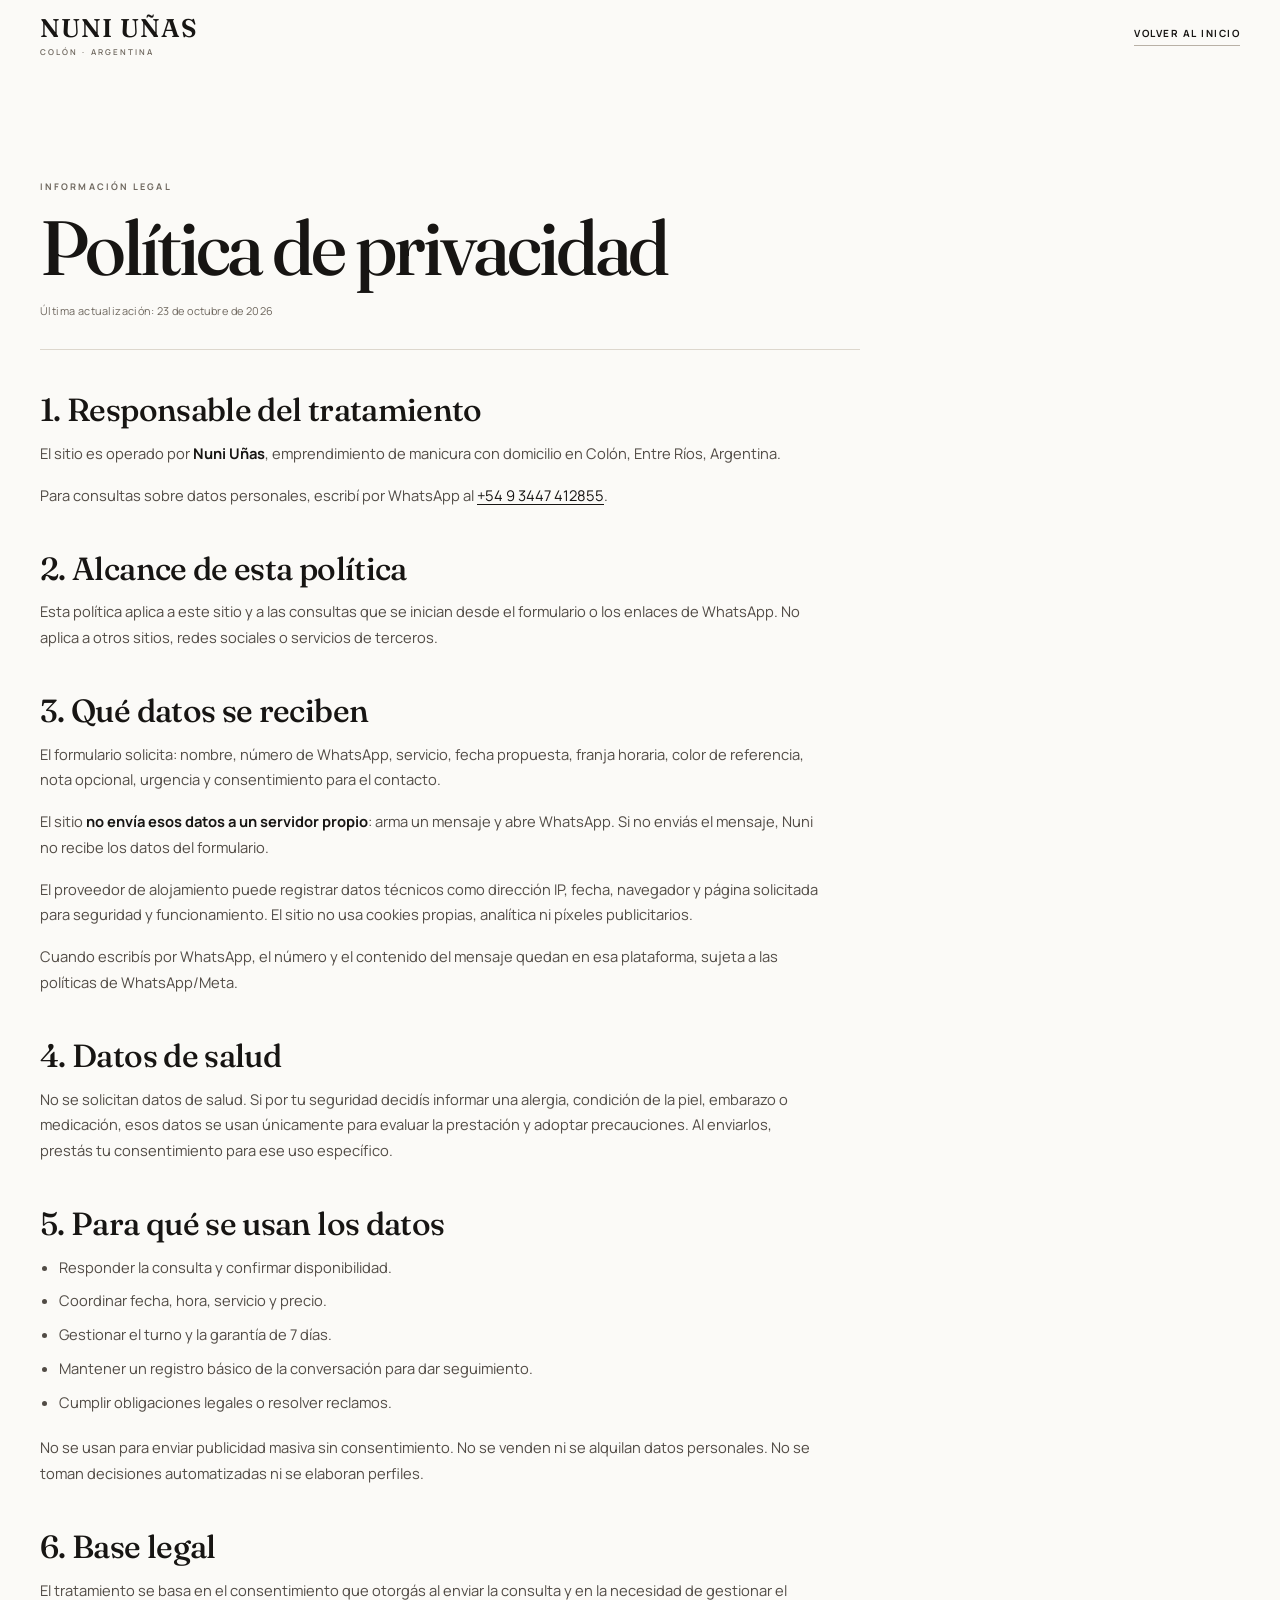
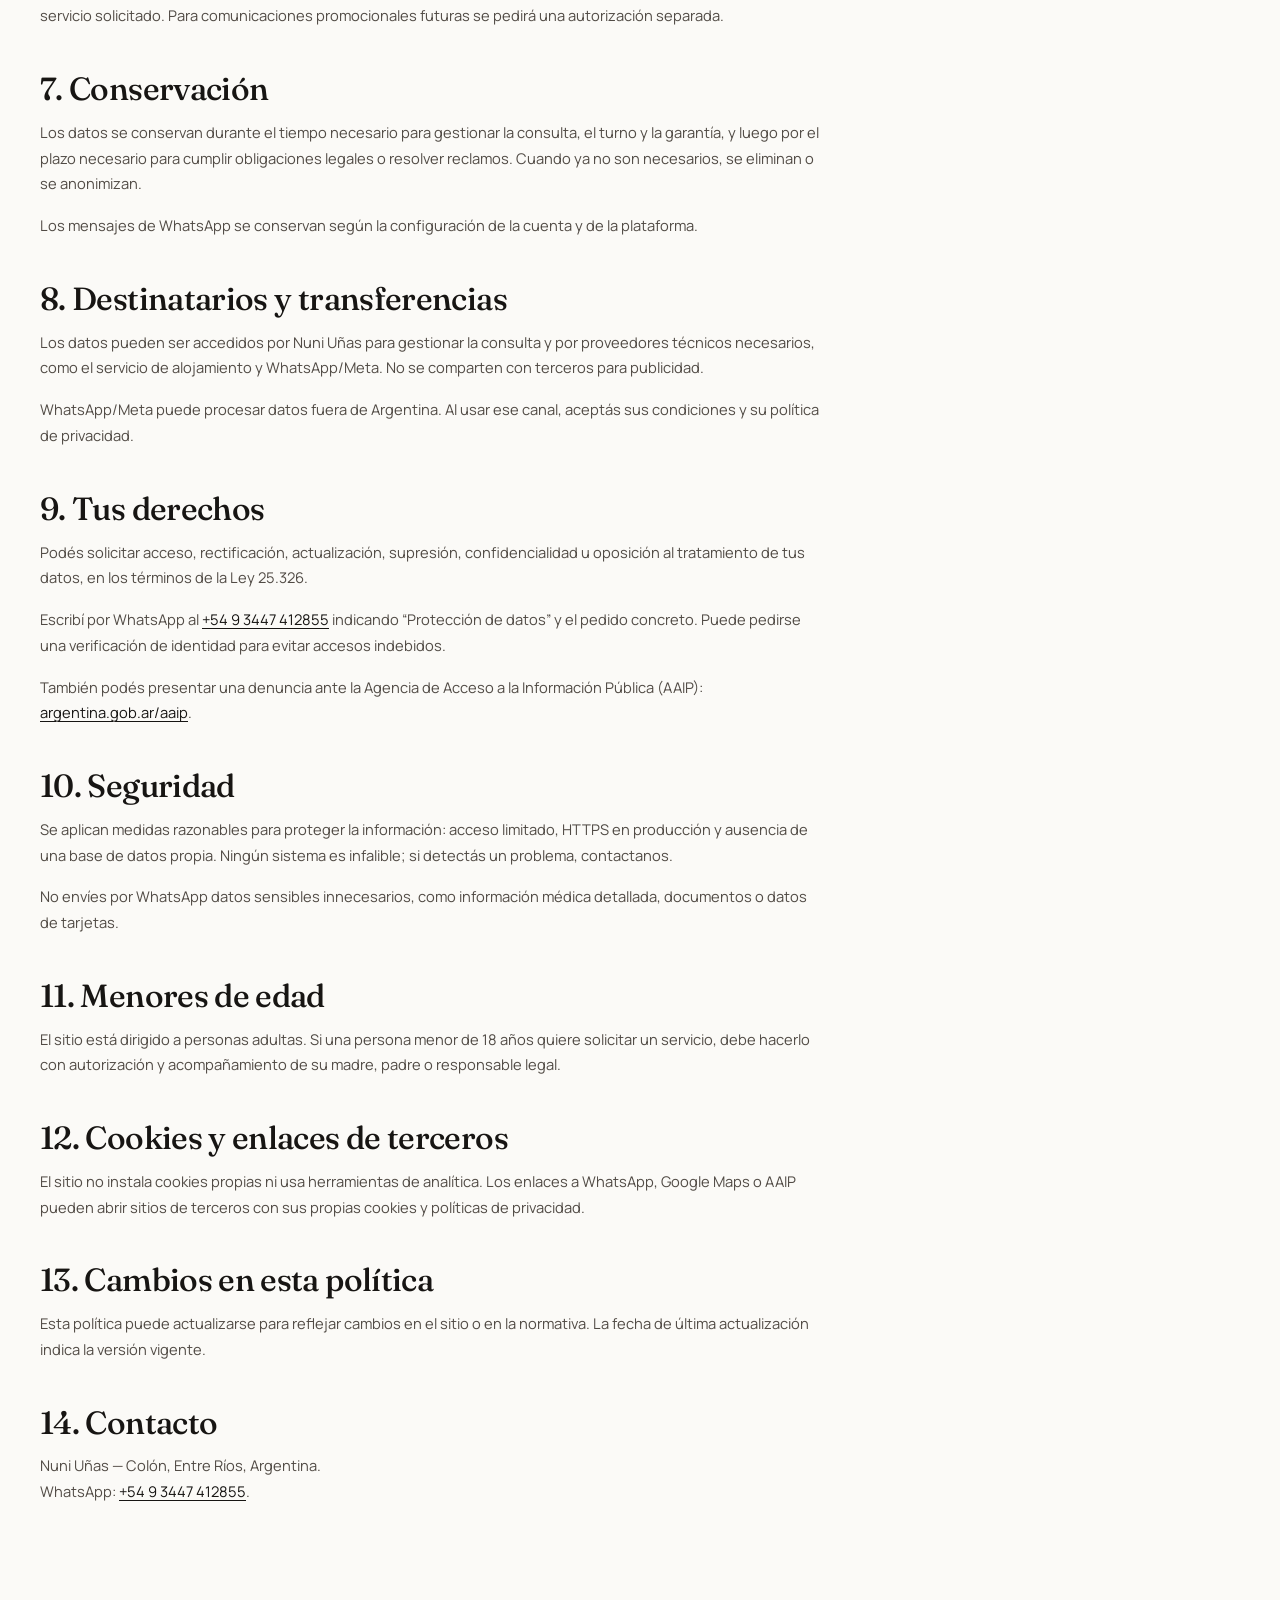
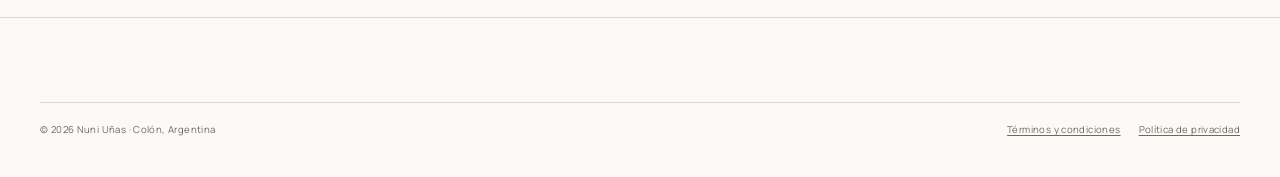
==== privacidad.html @ 3e7ba182 "feat: se agrega términos, privacidad y enfoque en consultas" ====
<!DOCTYPE html>
<html lang="es-AR">
<head>
  <meta charset="utf-8">
  <meta name="viewport" content="width=device-width, initial-scale=1">
  <meta http-equiv="Content-Security-Policy" content="default-src 'self'; base-uri 'self'; object-src 'none'; img-src 'self' data:; font-src 'self'; style-src 'self'; script-src 'none'; form-action 'self'">
  <meta name="referrer" content="strict-origin-when-cross-origin">
  <title>Política de privacidad · Nuni Uñas</title>
  <meta name="description" content="Política de privacidad de Nuni Uñas: qué datos recibe el sitio, para qué se usan y cómo ejercer tus derechos.">
  <meta name="theme-color" content="#FBFaf7">
  <link rel="icon" href="data:image/svg+xml,%3Csvg xmlns='http://www.w3.org/2000/svg' viewBox='0 0 64 64'%3E%3Crect width='64' height='64' rx='14' fill='%23171513'/%3E%3Ccircle cx='32' cy='32' r='9' fill='%23FBFaf7'/%3E%3C/svg%3E">
  <link rel="stylesheet" href="fonts.css">
  <link rel="stylesheet" href="styles.css">
</head>
<body class="legal-page">
  <a class="skip" href="#main">Saltar al contenido</a>

  <header class="site-header">
    <div class="header-inner">
      <a class="brand" href="index.html">
        <span class="logo-main">Nuni Uñas</span>
        <span class="logo-location">Colón · Argentina</span>
      </a>
      <a class="legal-back" href="index.html">Volver al inicio</a>
    </div>
  </header>

  <main class="legal-main" id="main">
    <div class="wrap">
      <div class="legal-hero">
        <p class="eyebrow">Información legal</p>
        <h1 class="legal-title">Política de privacidad</h1>
        <p class="legal-updated">Última actualización: 23 de octubre de 2026</p>
      </div>

      <article class="legal-content">
        <h2>1. Responsable del tratamiento</h2>
        <p>El sitio es operado por <strong>Nuni Uñas</strong>, emprendimiento de manicura con domicilio en Colón, Entre Ríos, Argentina.</p>
        <p>Para consultas sobre datos personales, escribí por WhatsApp al <a href="https://wa.me/5493447412855" target="_blank" rel="noopener noreferrer">+54 9 3447 412855</a>.</p>

        <h2>2. Alcance de esta política</h2>
        <p>Esta política aplica a este sitio y a las consultas que se inician desde el formulario o los enlaces de WhatsApp. No aplica a otros sitios, redes sociales o servicios de terceros.</p>

        <h2>3. Qué datos se reciben</h2>
        <p>El formulario solicita: nombre, número de WhatsApp, servicio, fecha propuesta, franja horaria, color de referencia, nota opcional, urgencia y consentimiento para el contacto.</p>
        <p>El sitio <strong>no envía esos datos a un servidor propio</strong>: arma un mensaje y abre WhatsApp. Si no enviás el mensaje, Nuni no recibe los datos del formulario.</p>
        <p>El proveedor de alojamiento puede registrar datos técnicos como dirección IP, fecha, navegador y página solicitada para seguridad y funcionamiento. El sitio no usa cookies propias, analítica ni píxeles publicitarios.</p>
        <p>Cuando escribís por WhatsApp, el número y el contenido del mensaje quedan en esa plataforma, sujeta a las políticas de WhatsApp/Meta.</p>

        <h2>4. Datos de salud</h2>
        <p>No se solicitan datos de salud. Si por tu seguridad decidís informar una alergia, condición de la piel, embarazo o medicación, esos datos se usan únicamente para evaluar la prestación y adoptar precauciones. Al enviarlos, prestás tu consentimiento para ese uso específico.</p>

        <h2>5. Para qué se usan los datos</h2>
        <ul>
          <li>Responder la consulta y confirmar disponibilidad.</li>
          <li>Coordinar fecha, hora, servicio y precio.</li>
          <li>Gestionar el turno y la garantía de 7 días.</li>
          <li>Mantener un registro básico de la conversación para dar seguimiento.</li>
          <li>Cumplir obligaciones legales o resolver reclamos.</li>
        </ul>
        <p>No se usan para enviar publicidad masiva sin consentimiento. No se venden ni se alquilan datos personales. No se toman decisiones automatizadas ni se elaboran perfiles.</p>

        <h2>6. Base legal</h2>
        <p>El tratamiento se basa en el consentimiento que otorgás al enviar la consulta y en la necesidad de gestionar el servicio solicitado. Para comunicaciones promocionales futuras se pedirá una autorización separada.</p>

        <h2>7. Conservación</h2>
        <p>Los datos se conservan durante el tiempo necesario para gestionar la consulta, el turno y la garantía, y luego por el plazo necesario para cumplir obligaciones legales o resolver reclamos. Cuando ya no son necesarios, se eliminan o se anonimizan.</p>
        <p>Los mensajes de WhatsApp se conservan según la configuración de la cuenta y de la plataforma.</p>

        <h2>8. Destinatarios y transferencias</h2>
        <p>Los datos pueden ser accedidos por Nuni Uñas para gestionar la consulta y por proveedores técnicos necesarios, como el servicio de alojamiento y WhatsApp/Meta. No se comparten con terceros para publicidad.</p>
        <p>WhatsApp/Meta puede procesar datos fuera de Argentina. Al usar ese canal, aceptás sus condiciones y su política de privacidad.</p>

        <h2>9. Tus derechos</h2>
        <p>Podés solicitar acceso, rectificación, actualización, supresión, confidencialidad u oposición al tratamiento de tus datos, en los términos de la Ley 25.326.</p>
        <p>Escribí por WhatsApp al <a href="https://wa.me/5493447412855" target="_blank" rel="noopener noreferrer">+54 9 3447 412855</a> indicando “Protección de datos” y el pedido concreto. Puede pedirse una verificación de identidad para evitar accesos indebidos.</p>
        <p>También podés presentar una denuncia ante la Agencia de Acceso a la Información Pública (AAIP): <a href="https://www.argentina.gob.ar/aaip" target="_blank" rel="noopener noreferrer">argentina.gob.ar/aaip</a>.</p>

        <h2>10. Seguridad</h2>
        <p>Se aplican medidas razonables para proteger la información: acceso limitado, HTTPS en producción y ausencia de una base de datos propia. Ningún sistema es infalible; si detectás un problema, contactanos.</p>
        <p>No envíes por WhatsApp datos sensibles innecesarios, como información médica detallada, documentos o datos de tarjetas.</p>

        <h2>11. Menores de edad</h2>
        <p>El sitio está dirigido a personas adultas. Si una persona menor de 18 años quiere solicitar un servicio, debe hacerlo con autorización y acompañamiento de su madre, padre o responsable legal.</p>

        <h2>12. Cookies y enlaces de terceros</h2>
        <p>El sitio no instala cookies propias ni usa herramientas de analítica. Los enlaces a WhatsApp, Google Maps o AAIP pueden abrir sitios de terceros con sus propias cookies y políticas de privacidad.</p>

        <h2>13. Cambios en esta política</h2>
        <p>Esta política puede actualizarse para reflejar cambios en el sitio o en la normativa. La fecha de última actualización indica la versión vigente.</p>

        <h2>14. Contacto</h2>
        <p>Nuni Uñas — Colón, Entre Ríos, Argentina.<br>WhatsApp: <a href="https://wa.me/5493447412855" target="_blank" rel="noopener noreferrer">+54 9 3447 412855</a>.</p>
      </article>
    </div>
  </main>

  <footer class="legal-footer">
    <div class="wrap">
      <div class="footer-bottom">
        <span>© 2026 Nuni Uñas · Colón, Argentina</span>
        <nav class="footer-legal" aria-label="Información legal">
          <a href="terminos.html">Términos y condiciones</a>
          <a href="privacidad.html" aria-current="page">Política de privacidad</a>
        </nav>
      </div>
    </div>
  </footer>
</body>
</html>
---- fonts.css ----
/* Fraunces y Manrope · Google Fonts (SIL Open Font License)
   Auto-hospedadas para que la landing cargue rápido y sin depender de terceros. */

@font-face {
  font-family: "Fraunces";
  font-style: normal;
  font-weight: 300 700;
  font-display: swap;
  src: url("assets/fonts/fraunces-normal.woff2") format("woff2");
}

@font-face {
  font-family: "Fraunces";
  font-style: italic;
  font-weight: 300 700;
  font-display: swap;
  src: url("assets/fonts/fraunces-italic.woff2") format("woff2");
}

@font-face {
  font-family: "Manrope";
  font-style: normal;
  font-weight: 300 700;
  font-display: swap;
  src: url("assets/fonts/manrope-normal.woff2") format("woff2");
}
---- styles.css ----
/* =========================================
   NUNI UÑAS · landing editorial
   Paleta papel / tinta · Fraunces + Manrope
   ========================================= */

:root {
  --paper: #fbfaf7;
  --paper-2: #f1eee8;
  --ink: #171513;
  --ink-soft: #514b45;
  --muted: #6f685f;
  --line: #ddd7cd;
  --line-strong: #b9b1a6;
  --accent: #b95842;
  --accent-strong: #9f4634;
  --serif: "Fraunces", Georgia, serif;
  --sans: "Manrope", system-ui, -apple-system, sans-serif;
  --wrap: 1200px;
  --ease: cubic-bezier(0.2, 0.7, 0.2, 1);
}

*,
*::before,
*::after {
  box-sizing: border-box;
}

html {
  scroll-behavior: smooth;
  scroll-padding-top: 96px;
}

body {
  margin: 0;
  background: var(--paper);
  color: var(--ink);
  font-family: var(--sans);
  font-size: 16px;
  line-height: 1.5;
  -webkit-font-smoothing: antialiased;
  text-rendering: optimizeLegibility;
}

body.modal-open {
  overflow: hidden;
}

img {
  display: block;
  max-width: 100%;
}

button,
input,
select,
textarea {
  font: inherit;
}

button {
  cursor: pointer;
}

a {
  color: inherit;
  text-decoration: none;
}

::selection {
  background: var(--ink);
  color: var(--paper);
}

:focus-visible {
  outline: 2px solid var(--ink);
  outline-offset: 4px;
}

.skip {
  position: fixed;
  top: 12px;
  left: 12px;
  z-index: 200;
  padding: 10px 14px;
  background: var(--ink);
  color: var(--paper);
  font-size: 0.7rem;
  transform: translateY(-160%);
  transition: transform 0.2s;
}

.skip:focus {
  transform: none;
}

.wrap {
  width: min(var(--wrap), calc(100% - 48px));
  margin-inline: auto;
}

/* ---------- header ---------- */

.site-header {
  position: sticky;
  top: 0;
  z-index: 50;
  background: rgba(251, 250, 247, 0.94);
  border-bottom: 1px solid transparent;
  backdrop-filter: blur(14px);
  -webkit-backdrop-filter: blur(14px);
  transition: border-color 0.25s;
}

.site-header.scrolled {
  border-bottom-color: var(--line);
}

.header-inner {
  width: min(var(--wrap), calc(100% - 48px));
  min-height: 84px;
  margin-inline: auto;
  display: flex;
  align-items: center;
  justify-content: space-between;
  gap: 28px;
}

.brand {
  display: inline-flex;
  flex-direction: column;
  line-height: 1;
  flex: none;
}

.logo-main {
  font-family: var(--serif);
  font-size: clamp(1.35rem, 2vw, 1.85rem);
  font-weight: 600;
  letter-spacing: 0.045em;
  text-transform: uppercase;
}

.logo-location {
  margin-top: 6px;
  color: var(--muted);
  font-size: 0.5rem;
  font-weight: 600;
  letter-spacing: 0.26em;
  text-transform: uppercase;
}

.desktop-nav {
  display: flex;
  align-items: center;
  gap: clamp(18px, 2.2vw, 34px);
  margin-left: auto;
}

.desktop-nav a {
  position: relative;
  padding: 8px 0;
  font-size: 0.61rem;
  font-weight: 700;
  letter-spacing: 0.15em;
  text-transform: uppercase;
}

.desktop-nav a::after {
  content: "";
  position: absolute;
  left: 0;
  bottom: 2px;
  width: 0;
  height: 1px;
  background: var(--ink);
  transition: width 0.3s var(--ease);
}

.desktop-nav a:hover::after {
  width: 100%;
}

.header-tools {
  display: flex;
  align-items: center;
  gap: 16px;
}

.icon-links {
  display: flex;
  align-items: center;
  gap: 8px;
}

.icon-link {
  width: 27px;
  height: 27px;
  display: grid;
  place-items: center;
  color: var(--ink);
  opacity: 0.72;
  transition: opacity 0.2s, color 0.2s;
}

.icon-link:hover {
  opacity: 1;
  color: var(--accent);
}

.icon-link svg {
  width: 15px;
  height: 15px;
}

.btn {
  display: inline-flex;
  align-items: center;
  justify-content: center;
  gap: 10px;
  padding: 14px 22px;
  border: 1px solid var(--ink);
  background: transparent;
  color: var(--ink);
  font-size: 0.59rem;
  font-weight: 700;
  letter-spacing: 0.16em;
  line-height: 1;
  text-transform: uppercase;
  transition: background 0.25s, color 0.25s, border-color 0.25s;
}

.btn:hover {
  background: var(--ink);
  color: var(--paper);
}

.btn-outline {
  background: transparent;
}

.btn-sm {
  padding: 11px 15px;
}

.btn-hero {
  margin-top: 34px;
  background: rgba(251, 250, 247, 0.76);
  backdrop-filter: blur(5px);
  -webkit-backdrop-filter: blur(5px);
}

.btn-light {
  background: rgba(251, 250, 247, 0.7);
  backdrop-filter: blur(5px);
  -webkit-backdrop-filter: blur(5px);
}

.btn-dark {
  background: var(--ink);
  color: var(--paper);
}

.btn-dark:hover {
  background: transparent;
  color: var(--ink);
}

.menu-toggle {
  display: none;
  width: 40px;
  height: 40px;
  padding: 0;
  border: 1px solid var(--line-strong);
  background: transparent;
  flex-direction: column;
  align-items: center;
  justify-content: center;
  gap: 5px;
}

.menu-toggle span {
  width: 17px;
  height: 1px;
  background: var(--ink);
  transition: transform 0.25s, opacity 0.25s;
}

body.menu-open .menu-toggle span:first-child {
  transform: translateY(3px) rotate(45deg);
}

body.menu-open .menu-toggle span:last-child {
  transform: translateY(-3px) rotate(-45deg);
}

.mobile-nav {
  display: none;
  position: absolute;
  top: 100%;
  left: 0;
  right: 0;
  padding: 10px 24px 26px;
  background: var(--paper);
  border-top: 1px solid var(--line);
  border-bottom: 1px solid var(--line);
  flex-direction: column;
}

.mobile-nav.open {
  display: flex;
}

.mobile-nav a {
  padding: 14px 0;
  border-bottom: 1px solid var(--line);
  font-size: 0.68rem;
  font-weight: 700;
  letter-spacing: 0.15em;
  text-transform: uppercase;
}

.mobile-nav .btn {
  margin-top: 18px;
}

/* ---------- hero ---------- */

.hero {
  padding: 0;
}

.hero-frame {
  position: relative;
  width: min(var(--wrap), calc(100% - 48px));
  min-height: clamp(560px, 78vh, 760px);
  margin-inline: auto;
  display: grid;
  place-items: center;
  overflow: hidden;
  background: #dedbd6;
}

.hero-frame::before {
  content: "";
  position: absolute;
  inset: 0;
  background-image:
    linear-gradient(rgba(251, 250, 247, 0.2), rgba(251, 250, 247, 0.28)),
    url("imagenes/optimized/hero-manicura.jpg");
  background-image:
    linear-gradient(rgba(251, 250, 247, 0.2), rgba(251, 250, 247, 0.28)),
    image-set(
      url("imagenes/optimized/hero-manicura.avif") type("image/avif"),
      url("imagenes/optimized/hero-manicura.webp") type("image/webp"),
      url("imagenes/optimized/hero-manicura.jpg") type("image/jpeg")
    );
  background-size: cover;
  background-position: center 42%;
  transform: scale(1.01);
}

.hero-frame::after {
  content: "";
  position: absolute;
  inset: 0;
  background: radial-gradient(circle at 50% 45%, rgba(251, 250, 247, 0.48), transparent 62%);
  pointer-events: none;
}

.hero-content {
  position: relative;
  z-index: 1;
  max-width: 960px;
  padding: 48px 24px;
  text-align: center;
}

.hero-eyebrow {
  color: rgba(23, 21, 19, 0.7);
}

.hero h1 {
  margin: 22px 0 0;
  font-family: var(--serif);
  font-size: clamp(3.4rem, 8.6vw, 7.4rem);
  font-weight: 500;
  letter-spacing: -0.04em;
  line-height: 0.92;
  text-wrap: balance;
}

.hero h1 em {
  font-style: italic;
  font-weight: 400;
}

/* ---------- tipografía compartida ---------- */

.section {
  padding: clamp(72px, 10vw, 128px) 0;
}

.eyebrow {
  margin: 0;
  color: var(--muted);
  font-size: 0.57rem;
  font-weight: 700;
  letter-spacing: 0.23em;
  line-height: 1.4;
  text-transform: uppercase;
}

h2 {
  margin: 14px 0 0;
  font-family: var(--serif);
  font-size: clamp(2.5rem, 5vw, 4.6rem);
  font-weight: 500;
  letter-spacing: -0.035em;
  line-height: 0.98;
}

/* ---------- ritual ---------- */

.ritual-grid {
  display: grid;
  grid-template-columns: 1.02fr 0.98fr;
  align-items: center;
  gap: clamp(42px, 8vw, 110px);
}

.ritual-media {
  aspect-ratio: 4 / 3;
  overflow: hidden;
  background: var(--paper-2);
}

.ritual-media img {
  width: 100%;
  height: 100%;
  object-fit: cover;
  transition: transform 1.2s var(--ease);
}

.ritual-media:hover img {
  transform: scale(1.035);
}

.ritual-copy {
  max-width: 560px;
  margin-inline: auto;
  text-align: center;
}

.ritual-copy > p {
  max-width: 44ch;
  margin: 20px auto 0;
  color: var(--ink-soft);
  font-size: 0.91rem;
  line-height: 1.75;
}

.feature-line {
  display: flex;
  flex-wrap: wrap;
  justify-content: center;
  gap: 10px 18px;
  margin: 26px 0 30px;
  font-size: 0.57rem;
  font-weight: 700;
  letter-spacing: 0.16em;
  line-height: 1.5;
  text-transform: uppercase;
}

.feature-line span + span::before {
  content: "|";
  margin-right: 18px;
  color: var(--line-strong);
}

/* ---------- servicios ---------- */

.services {
  background: var(--paper-2);
  border-top: 1px solid var(--line);
  border-bottom: 1px solid var(--line);
}

.section-head {
  display: flex;
  align-items: flex-end;
  justify-content: space-between;
  gap: 30px;
  margin-bottom: 46px;
}

.section-head-copy {
  max-width: 34ch;
  margin: 0 0 4px;
  color: var(--ink-soft);
  font-size: 0.82rem;
  line-height: 1.65;
  text-align: right;
}

.services-grid {
  display: grid;
  grid-template-columns: repeat(3, 1fr);
  border-top: 1px solid var(--line-strong);
}

.service-card {
  min-height: 372px;
  padding: 28px 28px 0;
  border-right: 1px solid var(--line);
  display: flex;
  flex-direction: column;
}

.service-card:last-child {
  border-right: 0;
}

.service-num {
  color: var(--muted);
  font-size: 0.56rem;
  font-weight: 700;
  letter-spacing: 0.18em;
}

.service-card h3 {
  margin: 22px 0 0;
  font-family: var(--serif);
  font-size: clamp(1.55rem, 2.3vw, 2.05rem);
  font-weight: 500;
  letter-spacing: -0.02em;
  line-height: 1;
}

.service-price {
  margin: 16px 0 0;
  font-family: var(--serif);
  font-size: 2rem;
  line-height: 1;
}

.service-price-consult {
  font-size: 1.55rem;
}

.service-desc {
  margin: 18px 0 30px;
  color: var(--ink-soft);
  font-size: 0.81rem;
  line-height: 1.68;
}

.text-link {
  width: 100%;
  margin-top: auto;
  padding: 16px 0;
  border: 0;
  border-top: 1px solid var(--line);
  background: transparent;
  color: var(--ink);
  display: flex;
  align-items: center;
  justify-content: space-between;
  font-size: 0.58rem;
  font-weight: 700;
  letter-spacing: 0.16em;
  text-align: left;
  text-transform: uppercase;
  transition: color 0.25s;
}

.text-link span {
  transition: transform 0.25s var(--ease);
}

.text-link:hover {
  color: var(--accent);
}

.text-link:hover span {
  transform: translateX(4px);
}

.price-note {
  margin: 26px 0 0;
  color: var(--muted);
  font-size: 0.67rem;
  line-height: 1.6;
  text-align: right;
}

.price-note strong {
  color: var(--ink-soft);
}

/* ---------- date un gusto ---------- */

.treat {
  position: relative;
  overflow: hidden;
  padding: clamp(90px, 12vw, 150px) 24px;
  background: var(--paper-2);
  text-align: center;
}

.treat::before {
  content: "";
  position: absolute;
  inset: 0;
  background-image:
    linear-gradient(rgba(246, 243, 237, 0.86), rgba(229, 225, 218, 0.9)),
    url("imagenes/optimized/manicura-celeste.jpg");
  background-image:
    linear-gradient(rgba(246, 243, 237, 0.86), rgba(229, 225, 218, 0.9)),
    image-set(
      url("imagenes/optimized/manicura-celeste.avif") type("image/avif"),
      url("imagenes/optimized/manicura-celeste.webp") type("image/webp"),
      url("imagenes/optimized/manicura-celeste.jpg") type("image/jpeg")
    );
  background-position: center;
  background-size: cover;
  transform: scale(1.02);
}

.treat-inner {
  position: relative;
  z-index: 1;
  max-width: 800px;
  margin-inline: auto;
}

.treat h2 {
  margin-top: 14px;
  color: var(--ink);
}

.treat .btn {
  margin-top: 28px;
  background: rgba(251, 250, 247, 0.72);
}

/* ---------- galería ---------- */

.gallery {
  text-align: center;
}

.gallery-head {
  max-width: 620px;
  margin-inline: auto;
}

.gallery-head p:last-child {
  margin: 16px auto 0;
  color: var(--ink-soft);
  font-size: 0.85rem;
  line-height: 1.6;
}

.gallery-grid {
  display: grid;
  grid-template-columns: repeat(5, 1fr);
  gap: 10px;
  margin-top: 42px;
}

.gallery-item {
  position: relative;
  aspect-ratio: 1;
  padding: 0;
  border: 0;
  overflow: hidden;
  background: var(--paper-2);
}

.gallery-item::after {
  content: "";
  position: absolute;
  inset: 8px;
  border: 1px solid rgba(251, 250, 247, 0.24);
  pointer-events: none;
}

.gallery-item img {
  width: 100%;
  height: 100%;
  object-fit: cover;
  transition: transform 0.8s var(--ease);
}

.gallery-item:hover img {
  transform: scale(1.06);
}

/* ---------- compromisos ---------- */

.promises {
  position: relative;
  overflow: hidden;
  padding: clamp(76px, 10vw, 122px) 0;
  background: #d8d3ca;
  text-align: center;
}

.promises::before {
  content: "";
  position: absolute;
  inset: 0;
  background:
    radial-gradient(circle at 18% 20%, rgba(255, 255, 255, 0.38), transparent 34%),
    radial-gradient(circle at 82% 78%, rgba(255, 255, 255, 0.22), transparent 40%);
  pointer-events: none;
}

.promises .wrap {
  position: relative;
  z-index: 1;
}

.promises .eyebrow {
  color: rgba(23, 21, 19, 0.55);
}

.promises h2 {
  color: var(--ink);
}

.promises-track {
  display: grid;
  grid-template-columns: repeat(3, 1fr);
  gap: 16px;
  margin-top: 44px;
  text-align: left;
}

.promise-card {
  min-height: 220px;
  padding: 32px 28px;
  background: #efede7;
  display: flex;
  flex-direction: column;
  justify-content: space-between;
  gap: 24px;
}

.promise-card blockquote {
  margin: 0;
  font-family: var(--serif);
  font-size: 1.18rem;
  letter-spacing: -0.01em;
  line-height: 1.4;
}

.promise-card cite {
  color: var(--muted);
  font-size: 0.54rem;
  font-style: normal;
  font-weight: 700;
  letter-spacing: 0.16em;
  text-transform: uppercase;
}

.promise-nav {
  display: flex;
  justify-content: center;
  gap: 8px;
  margin-top: 30px;
}

.promise-btn {
  width: 34px;
  height: 34px;
  padding: 0;
  border: 1px solid rgba(23, 21, 19, 0.25);
  border-radius: 50%;
  background: transparent;
  color: var(--ink);
  display: grid;
  place-items: center;
  font-size: 0.9rem;
  transition: background 0.25s, border-color 0.25s;
}

.promise-btn:hover {
  background: var(--paper);
  border-color: var(--paper);
}

/* ---------- footer ---------- */

footer {
  padding: clamp(56px, 7vw, 84px) 0 24px;
  background: var(--paper);
  border-top: 1px solid var(--line);
}

.footer-grid {
  display: grid;
  grid-template-columns: 1.5fr 1fr 1fr 1.2fr;
  gap: clamp(28px, 5vw, 70px);
}

.footer-brand p {
  max-width: 30ch;
  margin: 18px 0 0;
  color: var(--ink-soft);
  font-size: 0.79rem;
  line-height: 1.7;
}

.footer-social {
  display: flex;
  gap: 10px;
  margin-top: 22px;
}

.footer-social a {
  width: 30px;
  height: 30px;
  border: 1px solid var(--line);
  display: grid;
  place-items: center;
  color: var(--ink);
  transition: background 0.25s, color 0.25s, border-color 0.25s;
}

.footer-social a:hover {
  background: var(--ink);
  border-color: var(--ink);
  color: var(--paper);
}

.footer-social svg {
  width: 14px;
  height: 14px;
}

.footer-col {
  display: flex;
  flex-direction: column;
  align-items: flex-start;
  gap: 9px;
  color: var(--ink-soft);
  font-size: 0.77rem;
}

.footer-col h3 {
  margin: 0 0 8px;
  color: var(--muted);
  font-family: var(--sans);
  font-size: 0.54rem;
  font-weight: 700;
  letter-spacing: 0.18em;
  text-transform: uppercase;
}

.footer-col a,
.footer-link {
  color: var(--ink-soft);
  font-size: 0.77rem;
  transition: color 0.2s;
}

.footer-link {
  padding: 0;
  border: 0;
  background: transparent;
  text-align: left;
}

.footer-col a:hover,
.footer-link:hover {
  color: var(--accent);
}

.footer-bottom {
  display: flex;
  justify-content: space-between;
  gap: 16px;
  flex-wrap: wrap;
  margin-top: 56px;
  padding-top: 20px;
  border-top: 1px solid var(--line);
  color: var(--muted);
  font-size: 0.6rem;
  letter-spacing: 0.04em;
}

.footer-legal {
  display: flex;
  flex-wrap: wrap;
  gap: 8px 18px;
}

.footer-legal a {
  color: var(--muted);
  text-decoration: underline;
  text-decoration-thickness: 1px;
  text-underline-offset: 2px;
  transition: color 0.2s;
}

.footer-legal a:hover {
  color: var(--accent-strong);
}

/* ---------- páginas legales ---------- */

.legal-page .site-header {
  position: static;
}

.legal-page .header-inner {
  min-height: 72px;
}

.legal-back {
  padding-bottom: 4px;
  border-bottom: 1px solid var(--line-strong);
  font-size: 0.62rem;
  font-weight: 700;
  letter-spacing: 0.15em;
  text-transform: uppercase;
  transition: color 0.2s, border-color 0.2s;
}

.legal-back:hover {
  color: var(--accent-strong);
  border-color: var(--accent-strong);
}

.legal-main {
  padding: clamp(54px, 9vw, 108px) 0 clamp(64px, 8vw, 96px);
}

.legal-hero {
  max-width: 820px;
  padding-bottom: 30px;
  border-bottom: 1px solid var(--line);
}

.legal-title {
  margin: 16px 0 0;
  font-family: var(--serif);
  font-size: clamp(2.6rem, 7vw, 4.8rem);
  font-weight: 500;
  letter-spacing: -0.04em;
  line-height: 0.98;
}

.legal-updated {
  margin: 18px 0 0;
  color: var(--muted);
  font-size: 0.68rem;
  letter-spacing: 0.04em;
}

.legal-content {
  max-width: 780px;
  padding-top: 42px;
}

.legal-content h2 {
  margin: 42px 0 12px;
  font-family: var(--serif);
  font-size: clamp(1.45rem, 2.6vw, 2rem);
  font-weight: 500;
  letter-spacing: -0.02em;
  line-height: 1.15;
}

.legal-content h2:first-child {
  margin-top: 0;
}

.legal-content p,
.legal-content li {
  color: var(--ink-soft);
  font-size: 0.92rem;
  line-height: 1.75;
}

.legal-content p {
  margin: 0 0 16px;
}

.legal-content ul,
.legal-content ol {
  margin: 0 0 20px;
  padding-left: 1.2rem;
}

.legal-content li + li {
  margin-top: 8px;
}

.legal-content a {
  color: var(--ink);
  text-decoration: underline;
  text-decoration-thickness: 1px;
  text-underline-offset: 3px;
}

.legal-content a:hover {
  color: var(--accent-strong);
}

.legal-content strong {
  color: var(--ink);
  font-weight: 700;
}

.legal-note {
  margin: 26px 0;
  padding: 18px 20px;
  border-left: 3px solid var(--accent);
  background: var(--paper-2);
}

.legal-note p:last-child {
  margin-bottom: 0;
}

.legal-footer {
  padding-bottom: 40px;
}

.legal-footer .footer-bottom {
  margin-top: 0;
}

.form-micro a {
  color: var(--ink-soft);
  text-decoration: underline;
  text-decoration-thickness: 1px;
  text-underline-offset: 2px;
}

.form-micro a:hover {
  color: var(--accent-strong);
}

/* ---------- modal reserva ---------- */

.modal {
  position: fixed;
  inset: 0;
  z-index: 100;
  display: grid;
  place-items: center;
  padding: 20px;
}

.modal[hidden] {
  display: none;
}

.modal-backdrop {
  position: absolute;
  inset: 0;
  background: rgba(19, 17, 15, 0.64);
  backdrop-filter: blur(4px);
  -webkit-backdrop-filter: blur(4px);
}

.modal-panel {
  position: relative;
  width: min(760px, 100%);
  max-height: calc(100dvh - 40px);
  padding: clamp(28px, 4.5vw, 52px);
  overflow: auto;
  background: var(--paper);
  box-shadow: 0 30px 90px rgba(0, 0, 0, 0.28);
  animation: modalIn 0.35s var(--ease);
}

@keyframes modalIn {
  from {
    opacity: 0;
    transform: translateY(14px);
  }
  to {
    opacity: 1;
    transform: none;
  }
}

.modal-close {
  position: absolute;
  top: 14px;
  right: 14px;
  width: 38px;
  height: 38px;
  padding: 0;
  border: 1px solid var(--line);
  background: transparent;
  color: var(--ink);
  display: grid;
  place-items: center;
  font-size: 1.4rem;
  line-height: 1;
  transition: background 0.2s, color 0.2s;
}

.modal-close:hover {
  background: var(--ink);
  color: var(--paper);
}

.modal h2 {
  font-size: clamp(2.2rem, 4.5vw, 3.4rem);
}

.modal-lead {
  max-width: 52ch;
  margin: 14px 0 0;
  color: var(--ink-soft);
  font-size: 0.81rem;
  line-height: 1.65;
}

.form-grid {
  display: grid;
  grid-template-columns: 1fr 1fr;
  gap: 14px;
  margin-top: 28px;
}

.field {
  display: flex;
  flex-direction: column;
  gap: 6px;
}

.field-full {
  grid-column: 1 / -1;
}

.field label {
  color: var(--muted);
  font-size: 0.54rem;
  font-weight: 700;
  letter-spacing: 0.15em;
  text-transform: uppercase;
}

.field input,
.field select,
.field textarea {
  width: 100%;
  padding: 12px 13px;
  border: 1px solid var(--line-strong);
  border-radius: 0;
  background: transparent;
  color: var(--ink);
  font-size: 0.82rem;
  transition: border-color 0.2s, box-shadow 0.2s;
}

.field input::placeholder,
.field textarea::placeholder {
  color: #a69f96;
}

.field input:focus,
.field select:focus,
.field textarea:focus {
  outline: none;
  border-color: var(--ink);
  box-shadow: 0 0 0 1px var(--ink);
}

.field textarea {
  min-height: 76px;
  resize: vertical;
}

.field select {
  appearance: none;
  background-image:
    linear-gradient(45deg, transparent 50%, var(--ink) 50%),
    linear-gradient(135deg, var(--ink) 50%, transparent 50%);
  background-position:
    calc(100% - 18px) calc(50% - 2px),
    calc(100% - 13px) calc(50% - 2px);
  background-size: 5px 5px, 5px 5px;
  background-repeat: no-repeat;
  padding-right: 34px;
}

.urgency,
.check {
  display: flex;
  align-items: flex-start;
  gap: 9px;
  font-size: 0.68rem;
  line-height: 1.5;
}

.urgency {
  color: var(--ink-soft);
}

.check {
  padding: 12px 14px;
  border: 1px solid var(--line);
  background: rgba(241, 238, 232, 0.56);
  color: var(--ink-soft);
  font-size: 0.72rem;
  line-height: 1.55;
  cursor: pointer;
  transition: border-color 0.2s, background 0.2s;
}

.check:hover {
  border-color: var(--line-strong);
  background: rgba(241, 238, 232, 0.9);
}

.urgency input {
  width: 15px;
  height: 15px;
  flex: none;
  margin-top: 1px;
  accent-color: var(--ink);
}

.check input {
  appearance: none;
  -webkit-appearance: none;
  width: 16px;
  height: 16px;
  flex: none;
  margin: 0;
  border: 1px solid var(--line-strong);
  background: var(--paper);
  display: grid;
  place-items: center;
  cursor: pointer;
  transition: background 0.2s, border-color 0.2s;
}

.check input:checked {
  border-color: var(--ink);
  background-color: var(--ink);
  background-image: url("data:image/svg+xml,%3Csvg xmlns='http://www.w3.org/2000/svg' viewBox='0 0 10 8'%3E%3Cpath d='M1 4.2 3.6 6.8 9 1.2' fill='none' stroke='%23FBFaf7' stroke-width='1.5' stroke-linecap='round' stroke-linejoin='round'/%3E%3C/svg%3E");
  background-repeat: no-repeat;
  background-position: center;
  background-size: 10px 8px;
}

.check input:checked::after {
  content: none;
}

.check input:focus-visible {
  outline: 2px solid var(--ink);
  outline-offset: 3px;
}

.form-grid .btn {
  width: 100%;
  margin-top: 4px;
}

.form-micro {
  grid-column: 1 / -1;
  margin: 0;
  color: var(--muted);
  font-size: 0.6rem;
  text-align: center;
}

.form-success {
  grid-column: 1 / -1;
  display: flex;
  flex-direction: column;
  gap: 6px;
  padding: 13px 14px;
  border: 1px solid var(--line-strong);
  background: var(--paper-2);
  font-size: 0.72rem;
  line-height: 1.5;
}

.form-success[hidden] {
  display: none;
}

.form-success .wa-inline {
  align-self: flex-start;
  display: inline-flex;
  align-items: center;
  gap: 8px;
  margin-top: 5px;
  padding: 9px 11px;
  border: 1px solid var(--ink);
  color: var(--ink);
  font-size: 0.54rem;
  font-weight: 700;
  letter-spacing: 0.13em;
  text-decoration: none;
  text-transform: uppercase;
  transition: background 0.2s, color 0.2s;
}

.form-success .wa-inline:hover {
  background: var(--ink);
  color: var(--paper);
}

.form-success .wa-inline svg {
  width: 14px;
  height: 14px;
  flex: none;
}

/* ---------- WhatsApp flotante ---------- */

.wa-float {
  position: fixed;
  right: 20px;
  bottom: 20px;
  z-index: 80;
  height: 48px;
  padding: 0 16px 0 13px;
  border: 1px solid var(--ink);
  border-radius: 999px;
  background: var(--ink);
  color: var(--paper);
  display: inline-flex;
  align-items: center;
  gap: 9px;
  box-shadow: 0 12px 28px rgba(23, 21, 19, 0.18);
  font-size: 0.55rem;
  font-weight: 700;
  letter-spacing: 0.14em;
  text-transform: uppercase;
  transition: background 0.25s, color 0.25s, transform 0.25s;
}

.wa-float svg {
  width: 17px;
  height: 17px;
  flex: none;
}

.wa-float:hover {
  background: var(--paper);
  color: var(--ink);
  transform: translateY(-2px);
}

.wa-float:focus-visible {
  outline: 2px solid var(--paper);
  outline-offset: 3px;
  box-shadow: 0 0 0 4px var(--ink);
}

/* ---------- lightbox ---------- */

.lightbox {
  position: fixed;
  inset: 0;
  z-index: 110;
  padding: 30px;
  background: rgba(16, 14, 12, 0.93);
  display: grid;
  place-items: center;
}

.lightbox[hidden] {
  display: none;
}

.lightbox img {
  max-width: min(920px, 100%);
  max-height: 84vh;
  object-fit: contain;
  box-shadow: 0 30px 80px rgba(0, 0, 0, 0.4);
}

.lightbox-close {
  position: absolute;
  top: 18px;
  right: 18px;
  width: 40px;
  height: 40px;
  padding: 0;
  border: 1px solid rgba(255, 255, 255, 0.42);
  background: transparent;
  color: #fff;
  display: grid;
  place-items: center;
  font-size: 1.4rem;
  line-height: 1;
}

.lightbox-close:hover {
  background: #fff;
  color: var(--ink);
}

/* ---------- reveal ---------- */

.js [data-reveal] {
  opacity: 0;
  transform: translateY(20px);
  transition: opacity 0.8s var(--ease), transform 0.8s var(--ease);
}

.js [data-reveal].in {
  opacity: 1;
  transform: none;
}

/* ---------- responsive ---------- */

@media (max-width: 1080px) {
  .desktop-nav {
    gap: 18px;
  }

  .icon-links {
    display: none;
  }

  .ritual-grid {
    gap: 48px;
  }
}

@media (max-width: 900px) {
  .desktop-nav {
    display: none;
  }

  .menu-toggle {
    display: flex;
  }

  .header-book {
    display: none;
  }

  .header-inner {
    min-height: 74px;
  }

  .services-grid {
    grid-template-columns: 1fr;
    border-top: 1px solid var(--line-strong);
  }

  .service-card {
    min-height: 0;
    padding: 26px 0 0;
    border-right: 0;
    border-bottom: 1px solid var(--line);
  }

  .service-card:last-child {
    border-bottom: 0;
  }

  .service-desc {
    max-width: 62ch;
  }

  .price-note {
    text-align: left;
  }
}

@media (max-width: 820px) {
  .ritual-grid {
    grid-template-columns: 1fr;
    gap: 38px;
  }

  .ritual-copy {
    max-width: 620px;
  }

  .ritual-media {
    aspect-ratio: 16 / 10;
  }

  .section-head {
    align-items: flex-start;
    flex-direction: column;
    gap: 16px;
    margin-bottom: 36px;
  }

  .section-head-copy {
    text-align: left;
  }

  .footer-grid {
    grid-template-columns: 1.4fr 1fr 1fr;
  }

  .footer-brand {
    grid-column: 1 / -1;
  }

  .footer-brand p {
    max-width: 46ch;
  }

  .promises-track {
    display: flex;
    gap: 12px;
    overflow-x: auto;
    scroll-snap-type: x mandatory;
    padding-bottom: 8px;
    margin-inline: -24px;
    padding-inline: 24px;
    scrollbar-width: none;
  }

  .promises-track::-webkit-scrollbar {
    display: none;
  }

  .promise-card {
    flex: 0 0 82%;
    scroll-snap-align: start;
  }
}

@media (max-width: 700px) {
  .wrap,
  .header-inner,
  .hero-frame {
    width: calc(100% - 32px);
  }

  .hero-frame {
    min-height: 72vh;
  }

  .hero-content {
    padding: 40px 18px;
  }

  .hero h1 {
    font-size: clamp(3rem, 13vw, 5rem);
  }

  .gallery-grid {
    grid-template-columns: repeat(3, 1fr);
    gap: 8px;
  }

  .gallery-item:nth-child(4),
  .gallery-item:nth-child(5) {
    grid-column: span 1;
  }

  .footer-grid {
    grid-template-columns: 1fr 1fr;
  }

  .footer-brand {
    grid-column: 1 / -1;
  }

  .form-grid {
    grid-template-columns: 1fr;
  }

  .modal {
    padding: 0;
  }

  .modal-panel {
    width: 100%;
    max-height: 100dvh;
    min-height: 100dvh;
    padding: 28px 20px 40px;
  }

  .modal-close {
    top: 12px;
    right: 12px;
  }

  footer {
    padding-bottom: 92px;
  }

  .wa-float {
    right: 16px;
    bottom: 16px;
  }
}

@media (max-width: 520px) {
  .header-inner {
    min-height: 68px;
  }

  .logo-main {
    font-size: 1.35rem;
  }

  .logo-location {
    font-size: 0.45rem;
  }

  .hero-frame {
    width: 100%;
    min-height: 76vh;
  }

  .hero-frame::before {
    background-position: center 38%;
  }

  .hero h1 {
    font-size: clamp(2.9rem, 13.5vw, 4.2rem);
  }

  .section {
    padding: 66px 0;
  }

  h2 {
    font-size: clamp(2.25rem, 11vw, 3.4rem);
  }

  .ritual-copy > p {
    font-size: 0.86rem;
  }

  .feature-line {
    gap: 6px 12px;
    font-size: 0.53rem;
  }

  .feature-line span + span::before {
    margin-right: 12px;
  }

  .gallery-grid {
    grid-template-columns: repeat(2, 1fr);
  }

  .gallery-head p:last-child {
    font-size: 0.8rem;
  }

  .promise-card {
    flex-basis: 88%;
  }

  .footer-grid {
    grid-template-columns: 1fr;
    gap: 28px;
  }

  .footer-bottom {
    margin-top: 38px;
  }

  .wa-float {
    width: 48px;
    height: 48px;
    padding: 0;
    justify-content: center;
    border-radius: 50%;
  }

  .wa-float span {
    display: none;
  }

  .wa-float svg {
    width: 18px;
    height: 18px;
  }

  .treat {
    padding-left: 18px;
    padding-right: 18px;
  }
}

@media (prefers-reduced-motion: reduce) {
  html {
    scroll-behavior: auto;
  }

  *,
  *::before,
  *::after {
    animation-duration: 0.001ms !important;
    animation-iteration-count: 1 !important;
    transition-duration: 0.001ms !important;
  }

  .js [data-reveal] {
    opacity: 1;
    transform: none;
  }
}
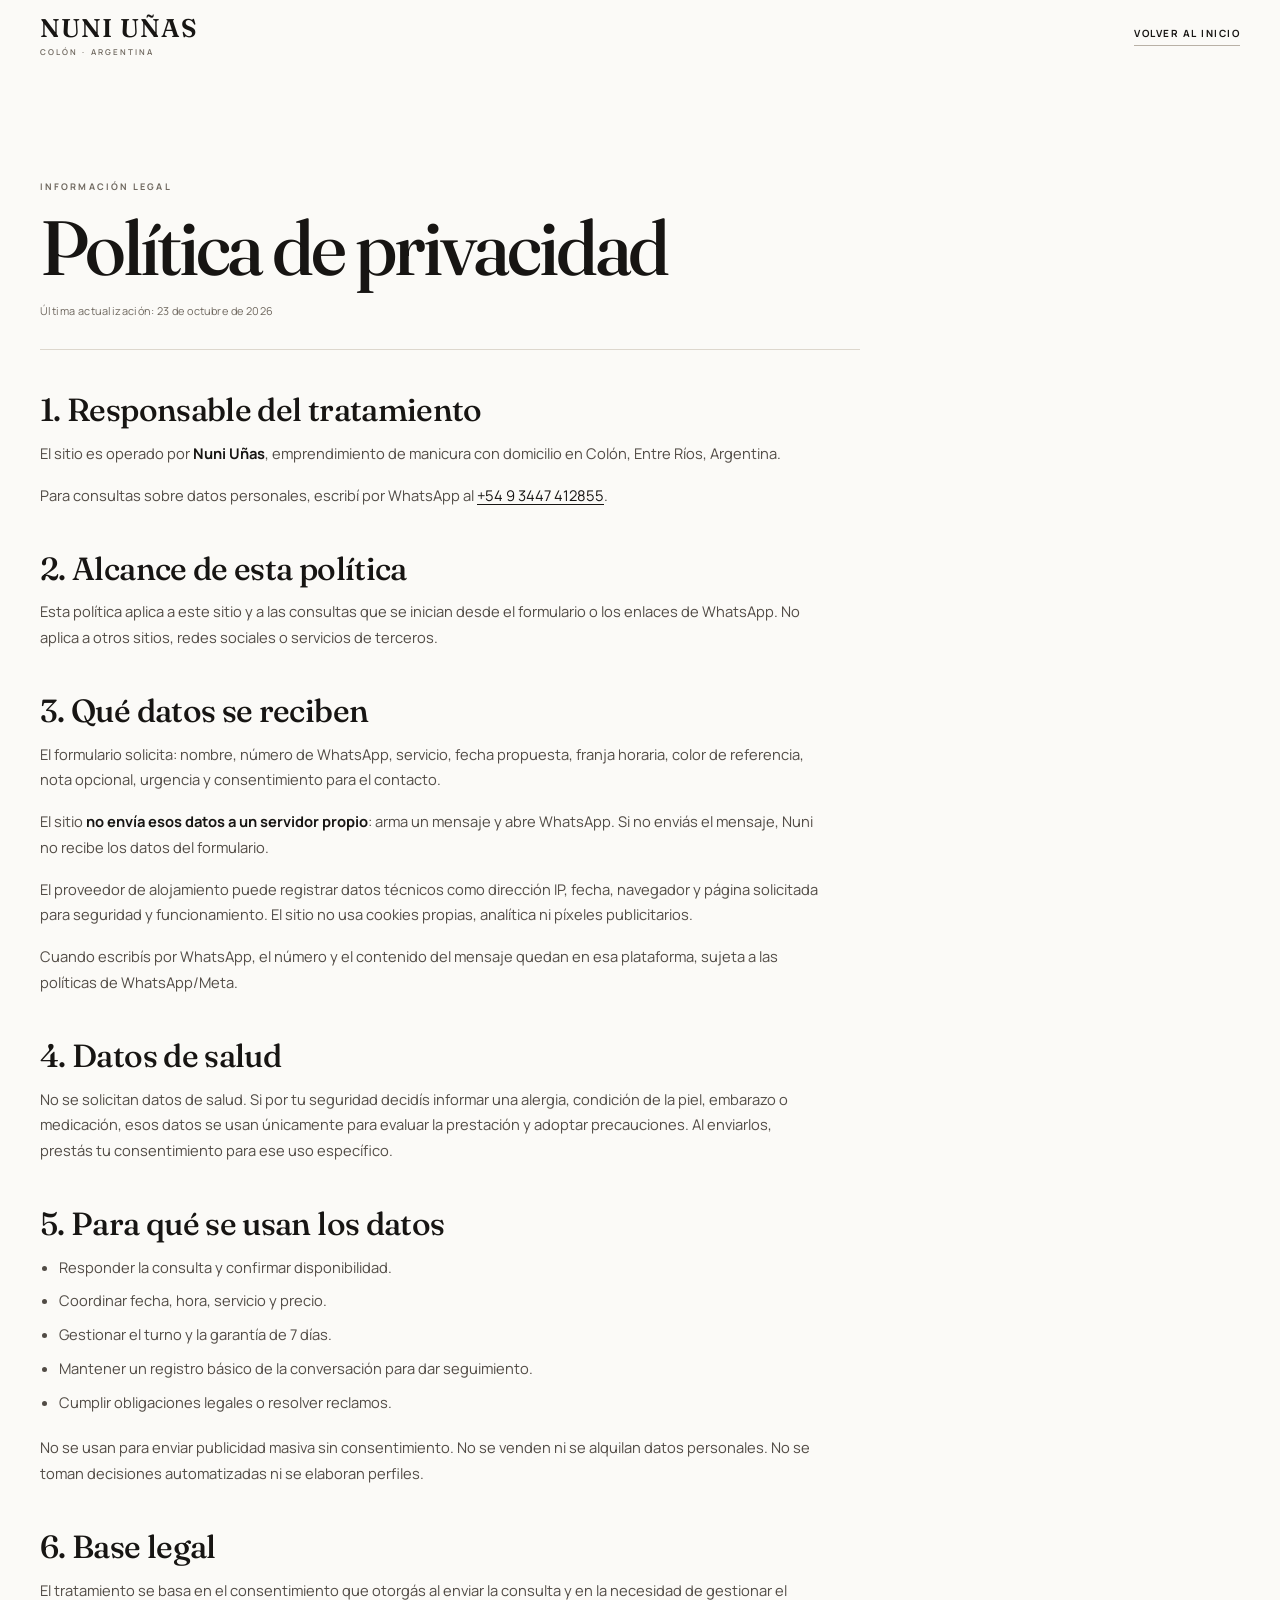
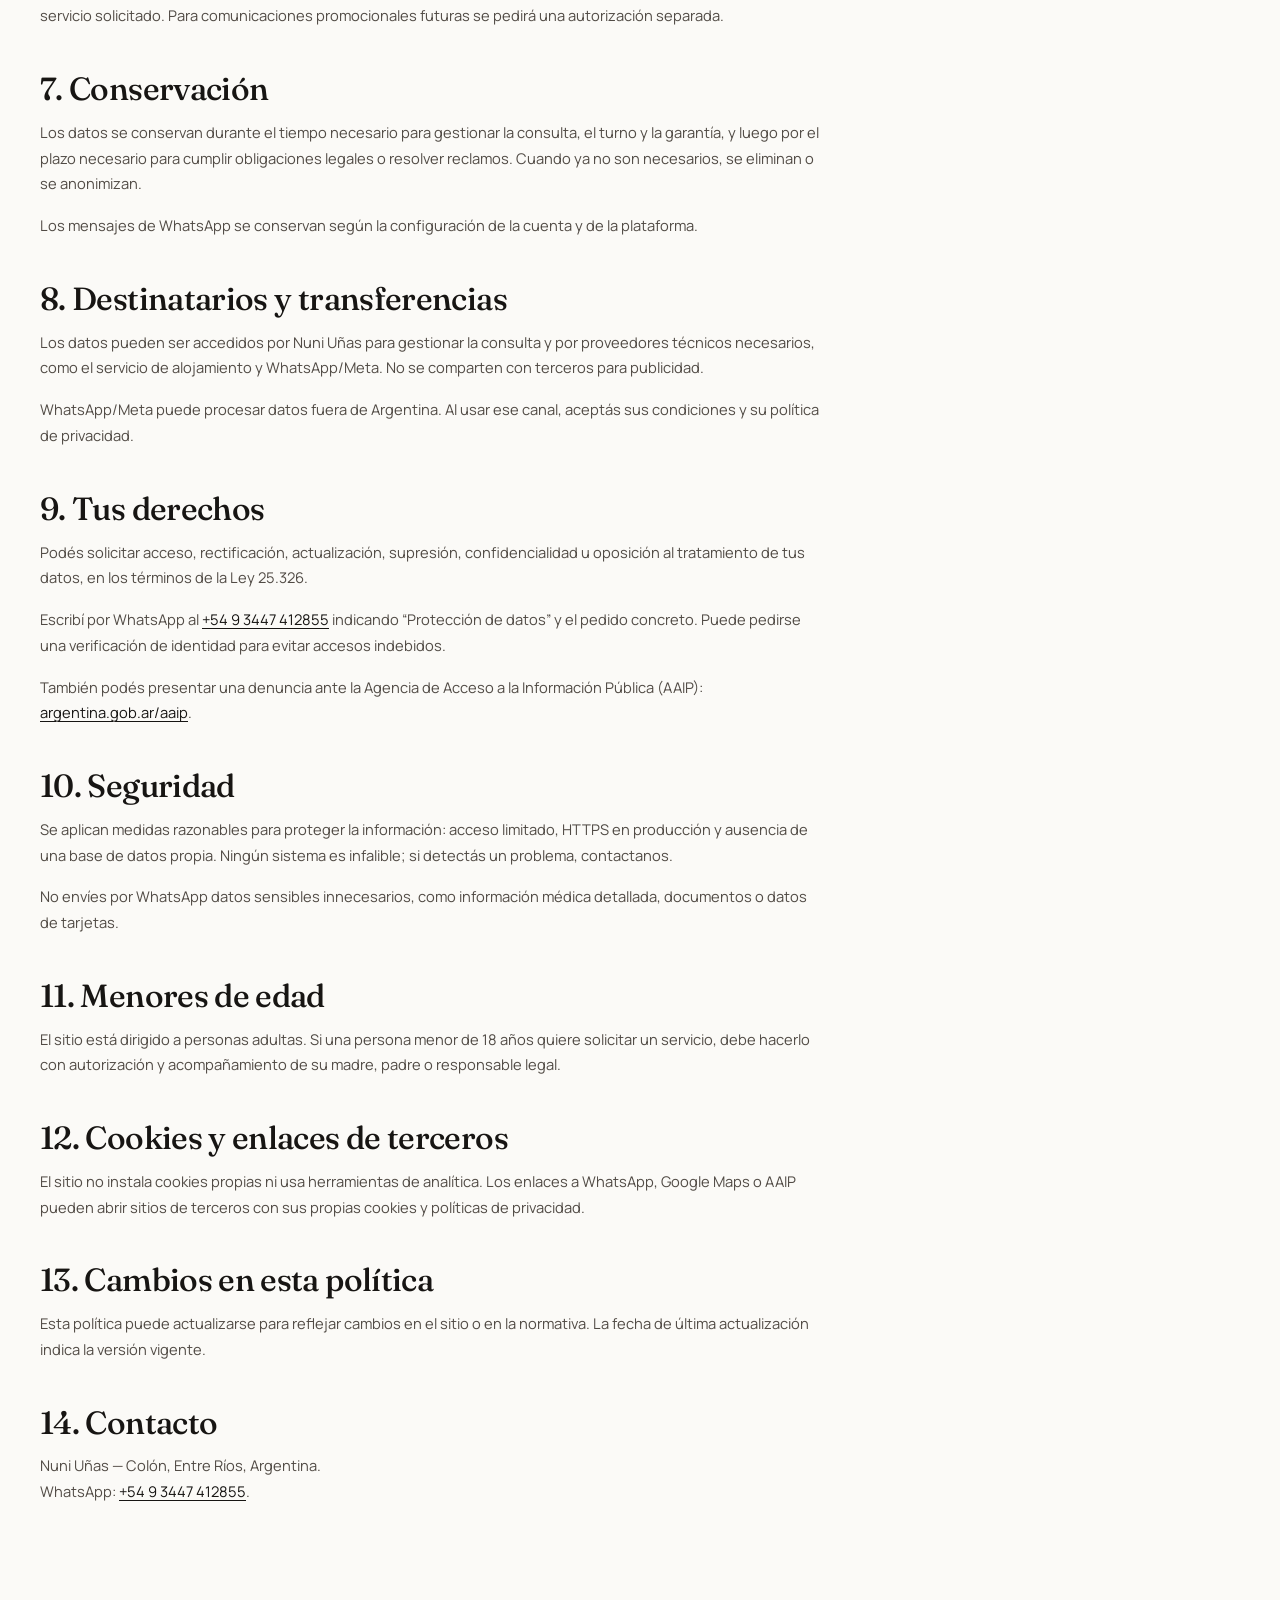
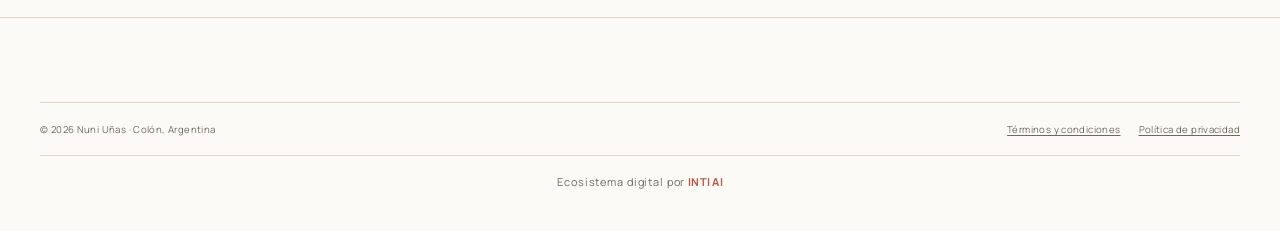
==== commit cc673050: "feat: actualiza precios y agrega crédito de INTI AI" ====
--- a/privacidad.html
+++ b/privacidad.html
@@ -104,6 +104,12 @@
           <a href="privacidad.html" aria-current="page">Política de privacidad</a>
         </nav>
       </div>
+
+      <p class="footer-credit">
+        <a href="https://intiai.online/" target="_blank" rel="noopener noreferrer">
+          Ecosistema digital por <span>INTI AI</span>
+        </a>
+      </p>
     </div>
   </footer>
 </body>
--- a/styles.css
+++ b/styles.css
@@ -766,7 +766,7 @@
 }
 
 .promise-nav {
-  display: flex;
+  display: none;
   justify-content: center;
   gap: 8px;
   margin-top: 30px;
@@ -906,6 +906,38 @@
 }
 
 .footer-legal a:hover {
+  color: var(--accent-strong);
+}
+
+.footer-credit {
+  margin: 18px 0 0;
+  padding-top: 18px;
+  border-top: 1px solid var(--line);
+  color: var(--muted);
+  font-family: var(--sans);
+  font-size: 0.68rem;
+  letter-spacing: 0.08em;
+  text-align: center;
+}
+
+.footer-credit a {
+  color: inherit;
+  text-decoration: none;
+  transition: color 0.2s;
+}
+
+.footer-credit a span {
+  color: var(--accent);
+  font-weight: 700;
+  letter-spacing: 0.02em;
+  transition: color 0.2s;
+}
+
+.footer-credit a:hover {
+  color: var(--ink);
+}
+
+.footer-credit a:hover span {
   color: var(--accent-strong);
 }
 
@@ -1529,6 +1561,10 @@
     display: none;
   }
 
+  .promise-nav {
+    display: flex;
+  }
+
   .promise-card {
     flex: 0 0 82%;
     scroll-snap-align: start;
